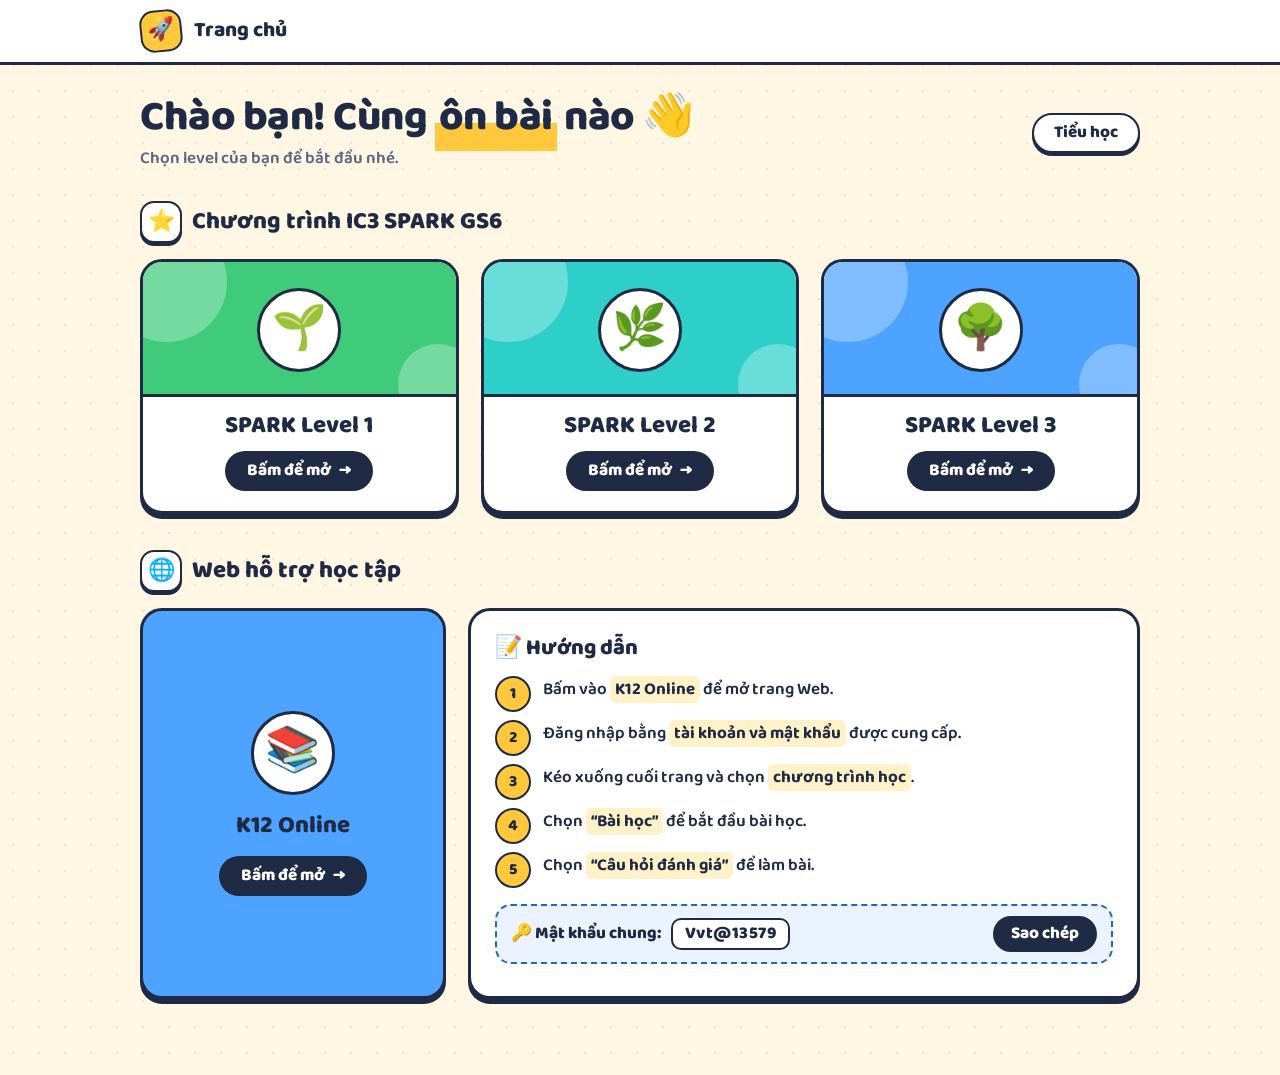
==== index.html @ 6fff098f "Add files via upload" ====
<!DOCTYPE html>
<html lang="vi">
<head>
<meta charset="utf-8">
<meta name="viewport" content="width=device-width,initial-scale=1">
<title>Trang chủ</title>
<link rel="preconnect" href="https://fonts.googleapis.com">
<link rel="preconnect" href="https://fonts.gstatic.com" crossorigin>
<link href="https://fonts.googleapis.com/css2?family=Baloo+2:wght@500;600;700;800&display=swap" rel="stylesheet">
<link rel="stylesheet" href="student.css">
</head>
<body>
<div class="topbar"><div class="wrap"><a href="#/"><span id="siteIcon"></span><span id="siteTitle"></span></a></div></div>
<main class="wrap" id="app"><div class="empty">Đang tải…</div></main>
<script>
const esc=s=>String(s??'').replace(/[&<>"']/g,c=>({'&':'&amp;','<':'&lt;','>':'&gt;','"':'&quot;',"'":'&#39;'}[c]));
const safeUrl=u=>/^(https?:\/\/|quiz\.html\?)/i.test(u||'')?u:'';
const md=s=>esc(s).replace(/\*\*(.+?)\*\*/g,'<b>$1</b>');
let D,cur=0;

function render(){
  document.getElementById('siteIcon').textContent=D.siteIcon||'';
  document.getElementById('siteTitle').textContent=D.siteTitle||'';
  document.title=D.siteTitle||'Trang chủ';
  const groups=D.groups||[], g=groups[cur]||{programs:[]};

  let h=`<section class="hero"><div><h1>Chào bạn! Cùng <mark>ôn bài</mark> nào 👋</h1><p>Chọn level của bạn để bắt đầu nhé.</p></div>`;
  if(groups.length>1) h+=`<div class="tabs" role="group" aria-label="Chọn cấp học">${groups.map((x,j)=>`<button class="tab" data-g="${j}" aria-pressed="${j===cur}">${esc(x.name)}</button>`).join('')}</div>`;
  else if(groups.length===1) h+=`<span class="badge-group">${esc(g.name)}</span>`;
  h+=`</section>`;

  const progs=g.programs||[];
  progs.forEach((p,i)=>{
    h+=`<section class="prog"><div class="sec-head"><h2><span class="sico">${esc(p.icon)}</span>${esc(p.title)}</h2></div><div class="levels">`;
    h+=(p.levels||[]).map((l,li)=>{
      return `<a class="level ${esc(l.color)}" href="#/${cur}/${i}/${li}">
        <div class="top"><div class="ico">${esc(l.icon)}</div></div>
        <div class="body"><h3>${esc(l.name)}</h3><span class="go">Bấm để mở <i>→</i></span></div></a>`;
    }).join('')+`</div></section>`;
  });
  if(!progs.length&&groups.length) h+=`<div class="empty">Chưa có chương trình nào.</div>`;

  const s=D.support;
  if(s){
    const vu=safeUrl(s.videoUrl), cu=safeUrl(s.cardUrl);
    h+=`<section class="prog"><div class="sec-head"><h2><span class="sico">${esc(s.icon)}</span>${esc(s.title)}</h2></div>
    <div class="support">
      <a class="k12" ${cu?`href="${esc(cu)}" target="_blank" rel="noopener"`:''}><span class="ico">${esc(s.cardIcon)}</span><b>${esc(s.cardName)}</b>${cu?'<span class="go">Bấm để mở <i>→</i></span>':''}</a>
      <div class="guide"><h3>📝 ${esc(s.guideTitle)}</h3>
        <ol>${(s.steps||[]).map(x=>`<li><span>${md(x)}</span></li>`).join('')}</ol>
        ${s.password?`<div class="pw">🔑 ${esc(s.passwordLabel)} <code id="pw">${esc(s.password)}</code><button class="copy" id="cp">Sao chép</button></div>`:''}
        ${vu?`<div class="vid">🎬 <a href="${esc(vu)}" target="_blank" rel="noopener">${esc(s.videoText)}</a></div>`:''}
      </div></div></section>`;
  }
  document.getElementById('app').innerHTML=h;

  document.querySelectorAll('.tab').forEach(b=>b.onclick=()=>{cur=+b.dataset.g;render()});
  const cp=document.getElementById('cp');
  if(cp)cp.onclick=async()=>{
    const t=D.support.password;
    try{await navigator.clipboard.writeText(t)}catch{const r=document.createRange();r.selectNode(document.getElementById('pw'));getSelection().removeAllRanges();getSelection().addRange(r);document.execCommand('copy')}
    cp.textContent='Đã chép ✓';setTimeout(()=>cp.textContent='Sao chép',1500);
  };
}

function renderReview(gi,pi,li){
  const l=(((D.groups[gi]||{}).programs||[])[pi]||{}).levels?.[li];
  if(!l){location.hash='#/';return}
  const items=l.reviews||[];
  document.getElementById('app').innerHTML=`<a class="back" href="#/">← Quay lại</a>
  <div class="banner ${esc(l.color)}"><div class="ico">${esc(l.icon||'📝')}</div>
    <div class="info"><h1>${esc(l.name)}</h1></div></div>
  <div class="rgrid">`+(items.length?items.map((r,n)=>{
    const u=safeUrl(r.url);
    return u?`<a class="rcard on ${esc(l.color)}" href="${esc(u)}" target="_blank" rel="noopener"><span class="num">${n+1}</span><b>${esc(r.name)}</b><span class="tag">Bắt đầu</span></a>`
            :`<div class="rcard off ${esc(l.color)}"><span class="num">${n+1}</span><b>${esc(r.name)}</b><span class="tag">Sắp có</span></div>`;
  }).join(''):'<div class="empty" style="grid-column:1/-1">Chưa có bài ôn nào.</div>')+`</div>`;
}

function setBrand(){
  document.getElementById('siteIcon').textContent=D.siteIcon||'';
  document.getElementById('siteTitle').textContent=D.siteTitle||'';
  document.title=D.siteTitle||'Trang chủ';
}
function route(){
  setBrand();
  const m=location.hash.match(/^#\/(\d+)\/(\d+)\/(\d+)$/);
  if(m){cur=+m[1];renderReview(+m[1],+m[2],+m[3])}else render();
  window.scrollTo(0,0);
}
window.addEventListener('hashchange',()=>D&&route());
const sc=document.createElement('script');
sc.src='data.js?v='+Date.now();
sc.onload=()=>{D=window.SITE_DATA;route()};
sc.onerror=()=>document.getElementById('app').innerHTML='<div class="empty">Không tải được dữ liệu (data.js).</div>';
document.body.appendChild(sc);
</script>
</body>
</html>
---- student.css ----
/* Giao diện học sinh – chỉ dùng cho index.html (admin.html vẫn dùng style.css) */
:root{
  --bg:#fff7e3; --ink:#1f2a44; --muted:#5d6785; --card:#fff; --line:#1f2a44;
  --radius:22px; --shadow:0 5px 0 var(--ink);
  --blue:#1f67c2;
}
*{box-sizing:border-box}
html{-webkit-text-size-adjust:100%}
body{
  margin:0; min-height:100vh; color:var(--ink);
  font-family:"Baloo 2","Nunito","Segoe UI",system-ui,sans-serif; font-size:17px; line-height:1.4;
  background-color:var(--bg);
  background-image:radial-gradient(rgba(31,42,68,.09) 1.4px,transparent 1.6px);
  background-size:26px 26px;
}
a{color:inherit}
:focus-visible{outline:4px solid #4da3ff;outline-offset:3px;border-radius:12px}
.wrap{max-width:1040px;margin:0 auto;padding:0 20px}

/* ---------- Thanh trên ---------- */
.topbar{position:sticky;top:0;z-index:20;background:#fff;border-bottom:3px solid var(--line)}
.topbar .wrap{display:flex;align-items:center;gap:12px;height:62px}
.topbar a{display:flex;align-items:center;gap:12px;text-decoration:none;font-weight:800;font-size:21px}
#siteIcon{display:grid;place-items:center;width:42px;height:42px;border-radius:14px;background:#ffc83d;border:2.5px solid var(--line);font-size:22px;transform:rotate(-6deg)}
#siteIcon:empty{display:none}
main.wrap{padding:26px 20px 40px}

/* ---------- Lời chào ---------- */
.hero{display:flex;align-items:center;justify-content:space-between;gap:16px;flex-wrap:wrap;margin:4px 0 30px}
.hero h1{margin:0;font-size:clamp(28px,5vw,42px);line-height:1.1;font-weight:800;letter-spacing:-.5px}
.hero h1 mark{background:linear-gradient(transparent 58%,#ffc83d 58%);color:inherit;padding:0 4px}
.hero p{margin:6px 0 0;color:var(--muted);font-weight:600}

/* ---------- Chọn cấp học ---------- */
.tabs{display:flex;gap:8px;flex-wrap:wrap}
.tab{font:inherit;font-weight:800;cursor:pointer;background:#fff;color:var(--ink);border:2.5px solid var(--line);border-radius:999px;padding:6px 20px;box-shadow:0 3px 0 var(--ink);transition:transform .12s,box-shadow .12s,background .12s}
.tab:hover{transform:translateY(-2px);box-shadow:0 5px 0 var(--ink)}
.tab[aria-pressed="true"]{background:var(--ink);color:#fff;box-shadow:0 3px 0 #000}
.tab:active{transform:translateY(2px);box-shadow:0 1px 0 var(--ink)}
.badge-group{font-weight:800;background:#fff;border:2.5px solid var(--line);border-radius:999px;padding:6px 20px;box-shadow:0 3px 0 var(--ink)}

/* ---------- Tiêu đề mục ---------- */
.sec-head{display:flex;align-items:center;gap:12px;margin:0 0 16px}
.sec-head h2{margin:0;font-size:24px;font-weight:800;display:flex;align-items:center;gap:10px}
.sec-head .sico{display:grid;place-items:center;width:42px;height:42px;border-radius:14px;background:#fff;border:2.5px solid var(--line);font-size:22px;box-shadow:0 3px 0 var(--ink)}
.prog{margin-bottom:36px}

/* ---------- Màu theo level ---------- */
.yellow{--c:#ffc83d;--cd:#c98f00;--ct:#fff2c9}
.orange{--c:#ff9a3d;--cd:#c75f00;--ct:#ffe4cc}
.red{--c:#ff6b5b;--cd:#c23b2a;--ct:#ffdeda}
.green{--c:#3fcb7a;--cd:#1e8f4e;--ct:#d8f5e4}
.blue{--c:#4da3ff;--cd:#1f67c2;--ct:#dbeaff}
.purple{--c:#a57bff;--cd:#6a3fc4;--ct:#eadfff}
.teal{--c:#2fcfc9;--cd:#138a86;--ct:#d4f5f3}
.pink{--c:#ff7ab6;--cd:#c23d7f;--ct:#ffdfee}
.level,.banner,.rcard{--c:#4da3ff;--cd:#1f67c2;--ct:#dbeaff}
.level.yellow,.banner.yellow,.rcard.yellow{--c:#ffc83d;--cd:#c98f00;--ct:#fff2c9}
.level.orange,.banner.orange,.rcard.orange{--c:#ff9a3d;--cd:#c75f00;--ct:#ffe4cc}
.level.red,.banner.red,.rcard.red{--c:#ff6b5b;--cd:#c23b2a;--ct:#ffdeda}
.level.green,.banner.green,.rcard.green{--c:#3fcb7a;--cd:#1e8f4e;--ct:#d8f5e4}
.level.purple,.banner.purple,.rcard.purple{--c:#a57bff;--cd:#6a3fc4;--ct:#eadfff}
.level.teal,.banner.teal,.rcard.teal{--c:#2fcfc9;--cd:#138a86;--ct:#d4f5f3}
.level.pink,.banner.pink,.rcard.pink{--c:#ff7ab6;--cd:#c23d7f;--ct:#ffdfee}

/* ---------- Thẻ Level ---------- */
.levels{display:grid;grid-template-columns:repeat(auto-fit,minmax(250px,1fr));gap:22px}
.level{display:flex;flex-direction:column;text-decoration:none;background:var(--card);border:3px solid var(--line);border-radius:var(--radius);box-shadow:var(--shadow);overflow:hidden;transition:transform .15s,box-shadow .15s}
.level:hover{transform:translateY(-6px);box-shadow:0 11px 0 var(--ink)}
.level:active{transform:translateY(3px);box-shadow:0 2px 0 var(--ink)}
.level .top{position:relative;background:var(--c);border-bottom:3px solid var(--line);padding:26px 16px 22px;display:grid;place-items:center;overflow:hidden}
.level .top::before,.level .top::after{content:"";position:absolute;border-radius:50%;background:rgba(255,255,255,.28)}
.level .top::before{width:120px;height:120px;left:-36px;top:-40px}
.level .top::after{width:80px;height:80px;right:-22px;bottom:-30px}
.level .ico{position:relative;z-index:1;display:grid;place-items:center;width:84px;height:84px;border-radius:50%;background:#fff;border:3px solid var(--line);font-size:44px;line-height:1;transition:transform .2s}
.level:hover .ico{transform:rotate(-8deg) scale(1.08)}
.level .body{padding:16px 18px 20px;display:flex;flex-direction:column;gap:12px;align-items:center;text-align:center}
.level h3{margin:0;font-size:24px;font-weight:800;line-height:1.1}
.count{font-weight:700;font-size:15px;color:var(--ink);background:var(--ct);border-radius:999px;padding:2px 14px}
.go{display:inline-flex;align-items:center;gap:8px;font-weight:800;background:var(--ink);color:#fff;border-radius:999px;padding:8px 22px}
.go i{font-style:normal;transition:transform .15s}
.level:hover .go i,a.k12:hover .go i{transform:translateX(4px)}

/* ---------- Trang danh sách bài ôn ---------- */
.back{display:inline-flex;align-items:center;gap:8px;text-decoration:none;font-weight:800;background:#fff;border:2.5px solid var(--line);border-radius:999px;padding:6px 18px 6px 14px;box-shadow:0 3px 0 var(--ink);margin-bottom:18px;transition:transform .12s,box-shadow .12s}
.back:hover{transform:translateY(-2px);box-shadow:0 5px 0 var(--ink)}
.banner{display:flex;align-items:center;gap:18px;flex-wrap:wrap;background:var(--c);border:3px solid var(--line);border-radius:var(--radius);box-shadow:var(--shadow);padding:20px 24px;margin-bottom:26px}
.banner .ico{display:grid;place-items:center;flex:none;width:72px;height:72px;border-radius:50%;background:#fff;border:3px solid var(--line);font-size:38px}
.banner .info{flex:1;min-width:200px}
.banner h1{margin:0;font-size:clamp(24px,4.5vw,34px);font-weight:800;line-height:1.1}
.rgrid{display:grid;grid-template-columns:repeat(auto-fill,minmax(210px,1fr));gap:20px}
.rcard{position:relative;display:flex;flex-direction:column;align-items:center;justify-content:center;gap:10px;min-height:190px;padding:26px 14px 18px;text-align:center;text-decoration:none;background:var(--card);border:3px solid var(--line);border-radius:var(--radius);box-shadow:var(--shadow);transition:transform .15s,box-shadow .15s}
.rcard .num{display:grid;place-items:center;width:62px;height:62px;border-radius:50%;background:var(--c);border:3px solid var(--line);font-size:28px;font-weight:800;transition:transform .2s}
.rcard b{font-size:19px;font-weight:800;line-height:1.2}
.rcard .tag{font-weight:800;font-size:14px;border-radius:999px;padding:3px 16px;background:var(--ct)}
.rcard.on:hover{transform:translateY(-6px);box-shadow:0 11px 0 var(--ink)}
.rcard.on:hover .num{transform:rotate(-10deg) scale(1.1)}
.rcard.on:active{transform:translateY(3px);box-shadow:0 2px 0 var(--ink)}
.rcard.off{background:#f1efe8;border-style:dashed;box-shadow:none;color:var(--muted);cursor:default}
.rcard.off .num{background:#e3e0d6;color:var(--muted)}
.rcard.off .tag{background:#e3e0d6}

/* ---------- Hỗ trợ học tập ---------- */
.support{display:grid;grid-template-columns:minmax(230px,1fr) 2.2fr;gap:22px}
.k12{display:flex;flex-direction:column;align-items:center;justify-content:center;gap:14px;min-height:230px;padding:24px;text-align:center;text-decoration:none;background:#4da3ff;border:3px solid var(--line);border-radius:var(--radius);box-shadow:var(--shadow);transition:transform .15s,box-shadow .15s}
a.k12[href]:hover{transform:translateY(-6px);box-shadow:0 11px 0 var(--ink)}
.k12 .ico{display:grid;place-items:center;width:84px;height:84px;border-radius:50%;background:#fff;border:3px solid var(--line);font-size:44px}
.k12 b{font-size:24px;font-weight:800}
.guide{background:#fff;border:3px solid var(--line);border-radius:var(--radius);box-shadow:var(--shadow);padding:22px 24px}
.guide h3{margin:0 0 14px;font-size:22px;font-weight:800}
.guide ol{list-style:none;margin:0 0 16px;padding:0;display:grid;gap:10px;counter-reset:s}
.guide li{counter-increment:s;display:flex;align-items:flex-start;gap:12px;font-weight:600;font-size:17px}
.guide li::before{content:counter(s);flex:none;display:grid;place-items:center;width:32px;height:32px;border-radius:50%;background:#ffc83d;border:2.5px solid var(--line);font-weight:800;font-size:16px;margin-top:-2px}
.guide li b{background:#fff2c9;border-radius:6px;padding:0 5px}
.pw{display:flex;align-items:center;gap:10px;flex-wrap:wrap;font-weight:800;background:#eaf3ff;border:2.5px dashed var(--blue);border-radius:16px;padding:10px 14px;margin-bottom:10px}
.pw code{font:inherit;font-weight:800;letter-spacing:.5px;background:#fff;border:2px solid var(--line);border-radius:10px;padding:2px 12px;user-select:all}
.copy{font:inherit;font-weight:800;cursor:pointer;color:#fff;background:var(--ink);border:0;border-radius:999px;padding:6px 18px;margin-left:auto;transition:transform .1s}
.copy:active{transform:scale(.95)}
.vid{font-weight:700}
.vid a{font-weight:800;color:var(--blue)}

.empty{padding:40px 20px;text-align:center;color:var(--muted);font-weight:700;background:rgba(255,255,255,.7);border:3px dashed #cfc8ae;border-radius:var(--radius)}

@media(max-width:700px){
  body{font-size:16px}
  .wrap{padding:0 14px}
  main.wrap{padding:18px 14px 34px}
  .topbar .wrap{height:56px}
  .support{grid-template-columns:1fr}
  .k12{min-height:170px}
  .levels{gap:18px}
  .rgrid{grid-template-columns:repeat(2,1fr);gap:16px}
  .rcard{min-height:170px;padding:22px 10px 16px}
  .rcard b{font-size:17px}
  .banner{padding:16px}
  .copy{margin-left:0}
}
@media(prefers-reduced-motion:reduce){*{transition:none!important;animation:none!important}}

@media(max-width:700px){
  .levels{grid-template-columns:1fr;gap:16px}
  .level{flex-direction:row;align-items:stretch}
  .level .top{flex:none;width:112px;padding:0;border-bottom:0;border-right:3px solid var(--line)}
  .level .ico{width:68px;height:68px;font-size:36px}
  .level .body{flex:1;align-items:flex-start;text-align:left;gap:8px;padding:14px 16px;justify-content:center}
  .level h3{font-size:22px}
  .go{padding:6px 18px;font-size:15px}
}
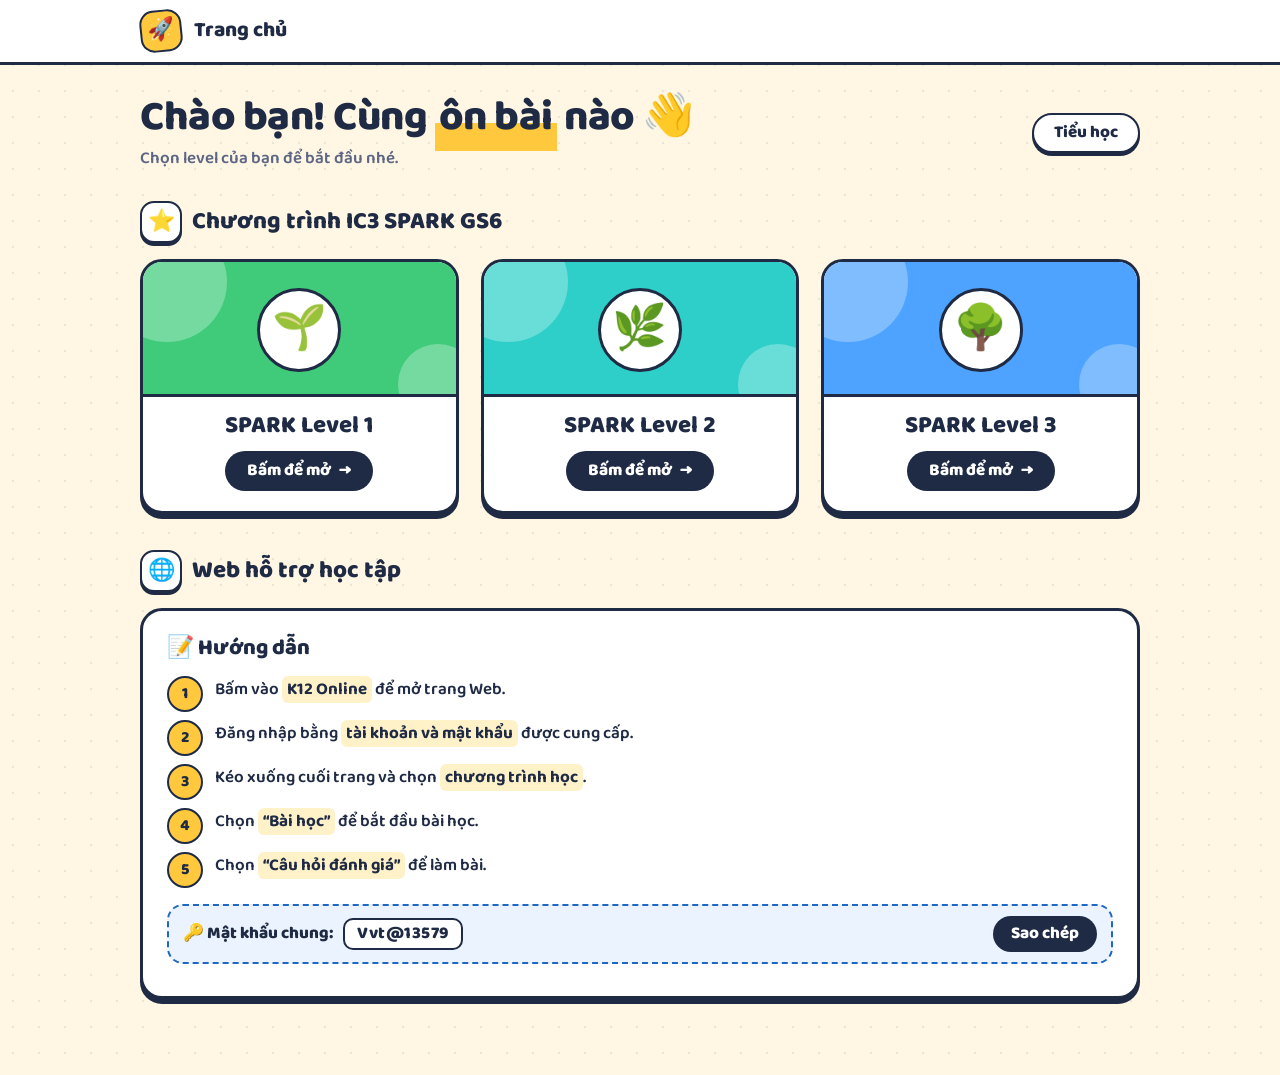
==== commit 3fa12dd8: "Bỏ k12" ====
--- a/index.html
+++ b/index.html
@@ -42,10 +42,9 @@
 
   const s=D.support;
   if(s){
-    const vu=safeUrl(s.videoUrl), cu=safeUrl(s.cardUrl);
+    const vu=safeUrl(s.videoUrl);
     h+=`<section class="prog"><div class="sec-head"><h2><span class="sico">${esc(s.icon)}</span>${esc(s.title)}</h2></div>
     <div class="support">
-      <a class="k12" ${cu?`href="${esc(cu)}" target="_blank" rel="noopener"`:''}><span class="ico">${esc(s.cardIcon)}</span><b>${esc(s.cardName)}</b>${cu?'<span class="go">Bấm để mở <i>→</i></span>':''}</a>
       <div class="guide"><h3>📝 ${esc(s.guideTitle)}</h3>
         <ol>${(s.steps||[]).map(x=>`<li><span>${md(x)}</span></li>`).join('')}</ol>
         ${s.password?`<div class="pw">🔑 ${esc(s.passwordLabel)} <code id="pw">${esc(s.password)}</code><button class="copy" id="cp">Sao chép</button></div>`:''}
--- a/student.css
+++ b/student.css
@@ -101,7 +101,7 @@
 .rcard.off .tag{background:#e3e0d6}
 
 /* ---------- Hỗ trợ học tập ---------- */
-.support{display:grid;grid-template-columns:minmax(230px,1fr) 2.2fr;gap:22px}
+.support{display:grid;grid-template-columns:1fr;gap:22px}
 .k12{display:flex;flex-direction:column;align-items:center;justify-content:center;gap:14px;min-height:230px;padding:24px;text-align:center;text-decoration:none;background:#4da3ff;border:3px solid var(--line);border-radius:var(--radius);box-shadow:var(--shadow);transition:transform .15s,box-shadow .15s}
 a.k12[href]:hover{transform:translateY(-6px);box-shadow:0 11px 0 var(--ink)}
 .k12 .ico{display:grid;place-items:center;width:84px;height:84px;border-radius:50%;background:#fff;border:3px solid var(--line);font-size:44px}
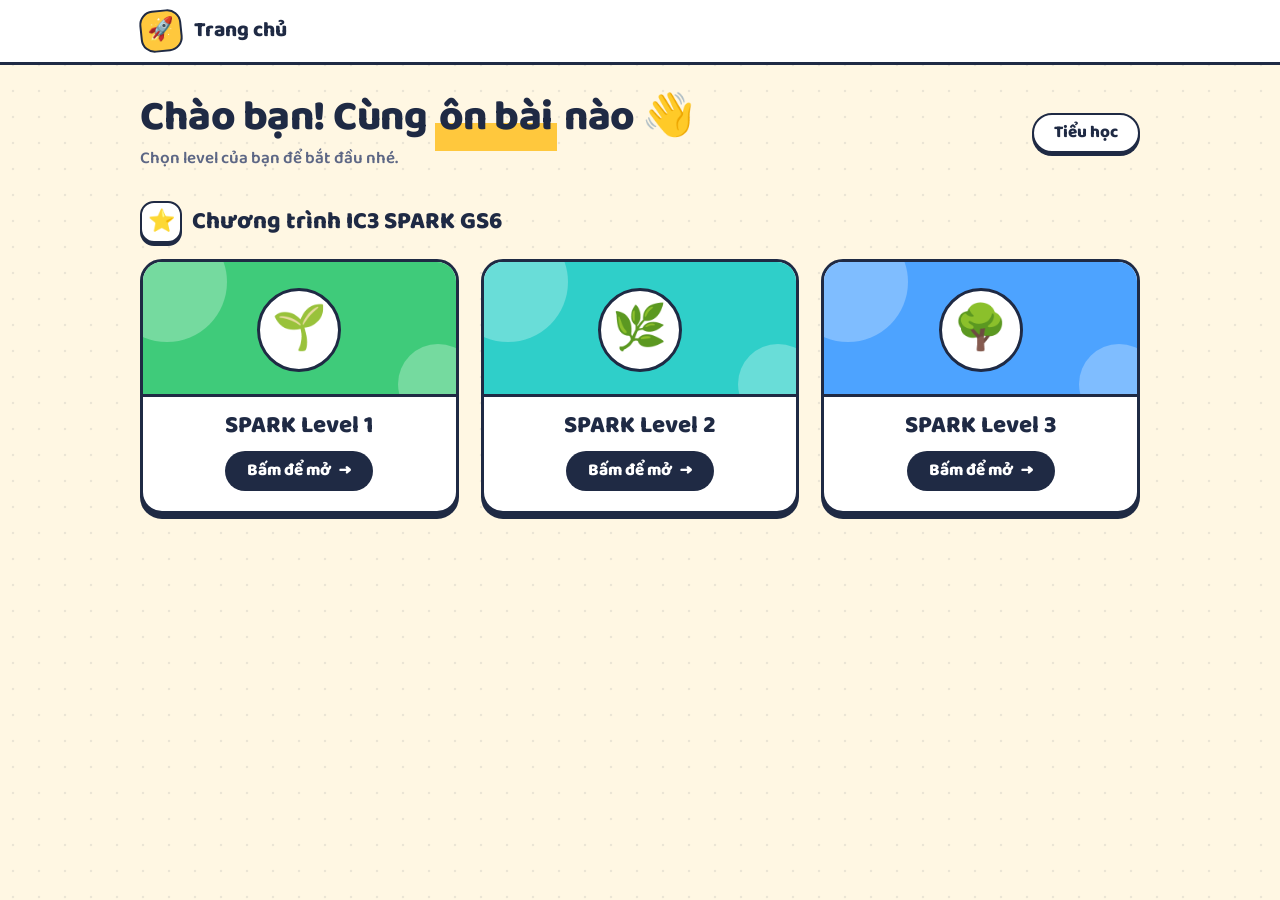
==== commit ef42485e: "Add files via upload" ====
--- a/index.html
+++ b/index.html
@@ -40,26 +40,9 @@
   });
   if(!progs.length&&groups.length) h+=`<div class="empty">Chưa có chương trình nào.</div>`;
 
-  const s=D.support;
-  if(s){
-    const vu=safeUrl(s.videoUrl);
-    h+=`<section class="prog"><div class="sec-head"><h2><span class="sico">${esc(s.icon)}</span>${esc(s.title)}</h2></div>
-    <div class="support">
-      <div class="guide"><h3>📝 ${esc(s.guideTitle)}</h3>
-        <ol>${(s.steps||[]).map(x=>`<li><span>${md(x)}</span></li>`).join('')}</ol>
-        ${s.password?`<div class="pw">🔑 ${esc(s.passwordLabel)} <code id="pw">${esc(s.password)}</code><button class="copy" id="cp">Sao chép</button></div>`:''}
-        ${vu?`<div class="vid">🎬 <a href="${esc(vu)}" target="_blank" rel="noopener">${esc(s.videoText)}</a></div>`:''}
-      </div></div></section>`;
-  }
   document.getElementById('app').innerHTML=h;
 
   document.querySelectorAll('.tab').forEach(b=>b.onclick=()=>{cur=+b.dataset.g;render()});
-  const cp=document.getElementById('cp');
-  if(cp)cp.onclick=async()=>{
-    const t=D.support.password;
-    try{await navigator.clipboard.writeText(t)}catch{const r=document.createRange();r.selectNode(document.getElementById('pw'));getSelection().removeAllRanges();getSelection().addRange(r);document.execCommand('copy')}
-    cp.textContent='Đã chép ✓';setTimeout(()=>cp.textContent='Sao chép',1500);
-  };
 }
 
 function renderReview(gi,pi,li){
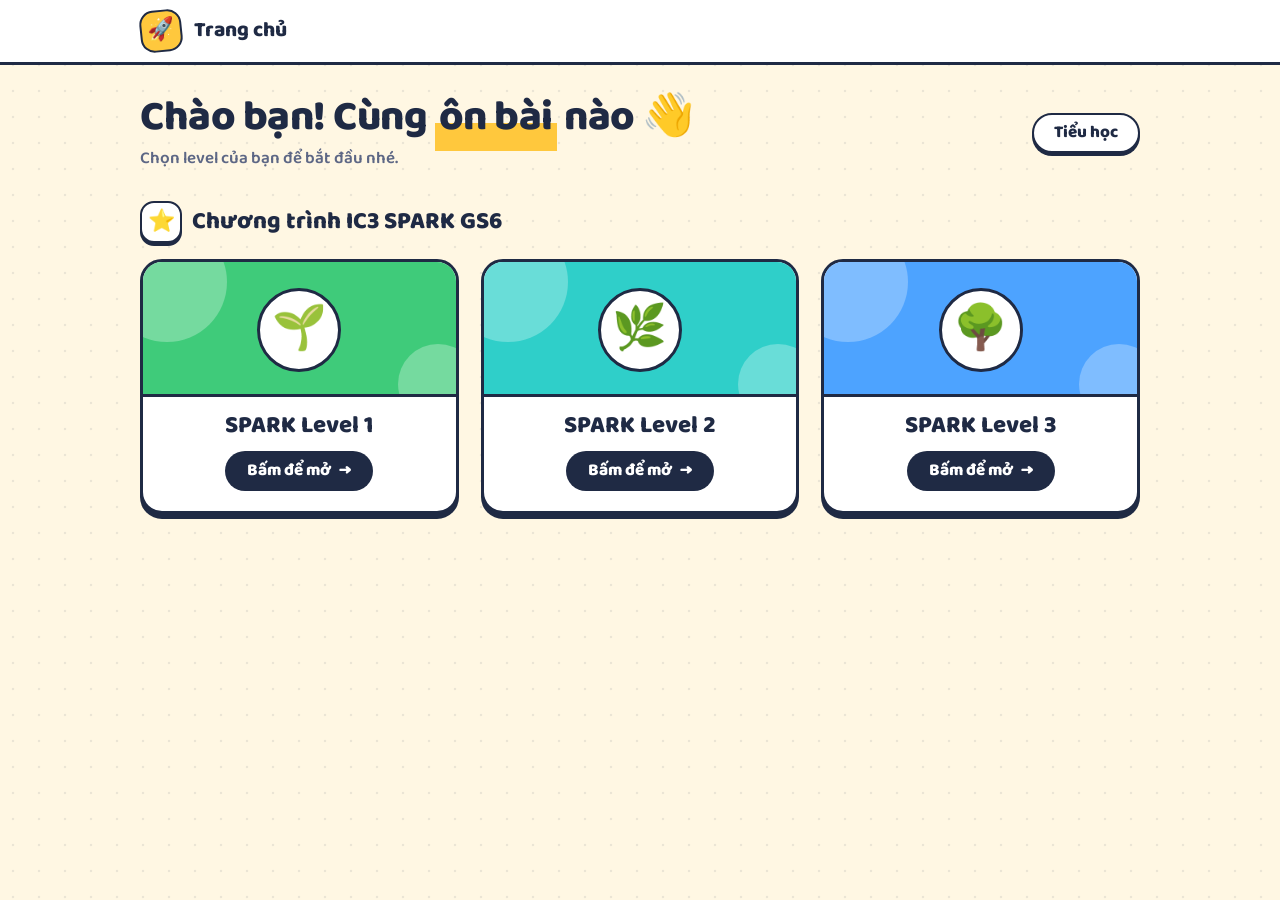
==== commit 1a8e1b93: "Add files via upload" ====
--- a/index.html
+++ b/index.html
@@ -7,7 +7,7 @@
 <link rel="preconnect" href="https://fonts.googleapis.com">
 <link rel="preconnect" href="https://fonts.gstatic.com" crossorigin>
 <link href="https://fonts.googleapis.com/css2?family=Baloo+2:wght@500;600;700;800&display=swap" rel="stylesheet">
-<link rel="stylesheet" href="student.css">
+<link rel="stylesheet" href="student.css?v=2">
 </head>
 <body>
 <div class="topbar"><div class="wrap"><a href="#/"><span id="siteIcon"></span><span id="siteTitle"></span></a></div></div>
@@ -45,18 +45,18 @@
   document.querySelectorAll('.tab').forEach(b=>b.onclick=()=>{cur=+b.dataset.g;render()});
 }
 
+// Dữ liệu cũ (reviews) vẫn đọc được: chuyển thành 1 chủ đề không tên
+const legacy=l=>(l.reviews&&l.reviews.length)?[{title:'',lessons:l.reviews.map((r,n)=>({nums:String(n+1),name:r.name,lessonUrl:'',reviewUrl:r.url}))}]:[];
+const btn=(u,cls,label)=>{u=safeUrl(u);return u?`<a class="lb ${cls}" href="${esc(u)}" target="_blank" rel="noopener">${label}</a>`:`<span class="lb off">${label}</span>`};
 function renderReview(gi,pi,li){
   const l=(((D.groups[gi]||{}).programs||[])[pi]||{}).levels?.[li];
   if(!l){location.hash='#/';return}
-  const items=l.reviews||[];
-  document.getElementById('app').innerHTML=`<a class="back" href="#/">← Quay lại</a>
-  <div class="banner ${esc(l.color)}"><div class="ico">${esc(l.icon||'📝')}</div>
-    <div class="info"><h1>${esc(l.name)}</h1></div></div>
-  <div class="rgrid">`+(items.length?items.map((r,n)=>{
-    const u=safeUrl(r.url);
-    return u?`<a class="rcard on ${esc(l.color)}" href="${esc(u)}" target="_blank" rel="noopener"><span class="num">${n+1}</span><b>${esc(r.name)}</b><span class="tag">Bắt đầu</span></a>`
-            :`<div class="rcard off ${esc(l.color)}"><span class="num">${n+1}</span><b>${esc(r.name)}</b><span class="tag">Sắp có</span></div>`;
-  }).join(''):'<div class="empty" style="grid-column:1/-1">Chưa có bài ôn nào.</div>')+`</div>`;
+  const topics=l.topics||legacy(l),doc=safeUrl(l.docUrl),col=esc(l.color||'blue');
+  const rows=t=>(t.lessons||[]).map(s=>`<div class="lrow"><span class="lnum">${esc(s.nums)}</span><span class="lname">${esc(s.name)}</span><div class="lbtns">${btn(s.lessonUrl,'les','Bài học')}${btn(s.reviewUrl,'rev','Ôn tập')}</div></div>`).join('')||'<div class="empty">Chưa có bài nào.</div>';
+  document.getElementById('app').innerHTML=`<div class="banner ${col}">
+    <div class="btop"><a class="back" href="#/">← Quay lại</a>${doc?`<a class="back" href="${esc(doc)}" target="_blank" rel="noopener">📄 Tài liệu</a>`:''}</div>
+    <div class="bmain"><div class="ico">${esc(l.icon||'📝')}</div><h1>${esc(l.reviewTitle||l.name)}</h1></div></div>`
+  +(topics.length?topics.map(t=>`<section class="topic">${t.title?`<h2>${esc(t.title)}</h2>`:''}<div class="lrows ${col}">${rows(t)}</div></section>`).join(''):'<div class="empty">Chưa có bài nào.</div>');
 }
 
 function setBrand(){
--- a/student.css
+++ b/student.css
@@ -146,3 +146,29 @@
   .level h3{font-size:22px}
   .go{padding:6px 18px;font-size:15px}
 }
+
+/* ---------- Trang level: banner + chủ đề + danh sách bài ---------- */
+.banner{display:block}
+.btop{display:flex;justify-content:space-between;align-items:center;gap:12px;flex-wrap:wrap;margin-bottom:16px}
+.btop .back{margin:0}
+.bmain{display:flex;align-items:center;gap:16px}
+.topic{margin-bottom:30px}
+.topic h2{margin:0 0 14px;font-size:clamp(19px,3vw,24px);font-weight:800}
+.lrows{display:grid;gap:16px}
+.lrow{display:flex;align-items:center;gap:18px;background:var(--card);border:3px solid var(--line);border-radius:var(--radius);box-shadow:var(--shadow);padding:14px 18px}
+.lnum{flex:none;min-width:84px;text-align:center;font-weight:800;font-size:18px;background:var(--c);border:2.5px solid var(--line);border-radius:999px;padding:6px 16px}
+.lname{flex:1;min-width:0;font-weight:800;font-size:clamp(17px,2.2vw,21px);line-height:1.25}
+.lbtns{display:flex;gap:10px;flex:none}
+.lb{display:inline-flex;align-items:center;justify-content:center;font-weight:800;font-size:16px;color:var(--ink);text-decoration:none;border:2.5px solid var(--line);border-radius:999px;padding:6px 22px;box-shadow:0 3px 0 var(--ink);transition:transform .12s,box-shadow .12s}
+a.lb:hover{transform:translateY(-2px);box-shadow:0 5px 0 var(--ink)}
+a.lb:active{transform:translateY(2px);box-shadow:0 1px 0 var(--ink)}
+.lb.les{background:#fff2c9}
+.lb.rev{background:#dbeaff}
+span.lb.off{background:#e3e0d6;color:var(--muted);border-style:dashed;box-shadow:none;cursor:default}
+@media(max-width:700px){
+  .lrow{flex-wrap:wrap;gap:12px;padding:14px}
+  .lnum{min-width:64px;font-size:16px;padding:4px 12px}
+  .lname{flex:1 1 calc(100% - 90px)}
+  .lbtns{width:100%}
+  .lb{flex:1}
+}
